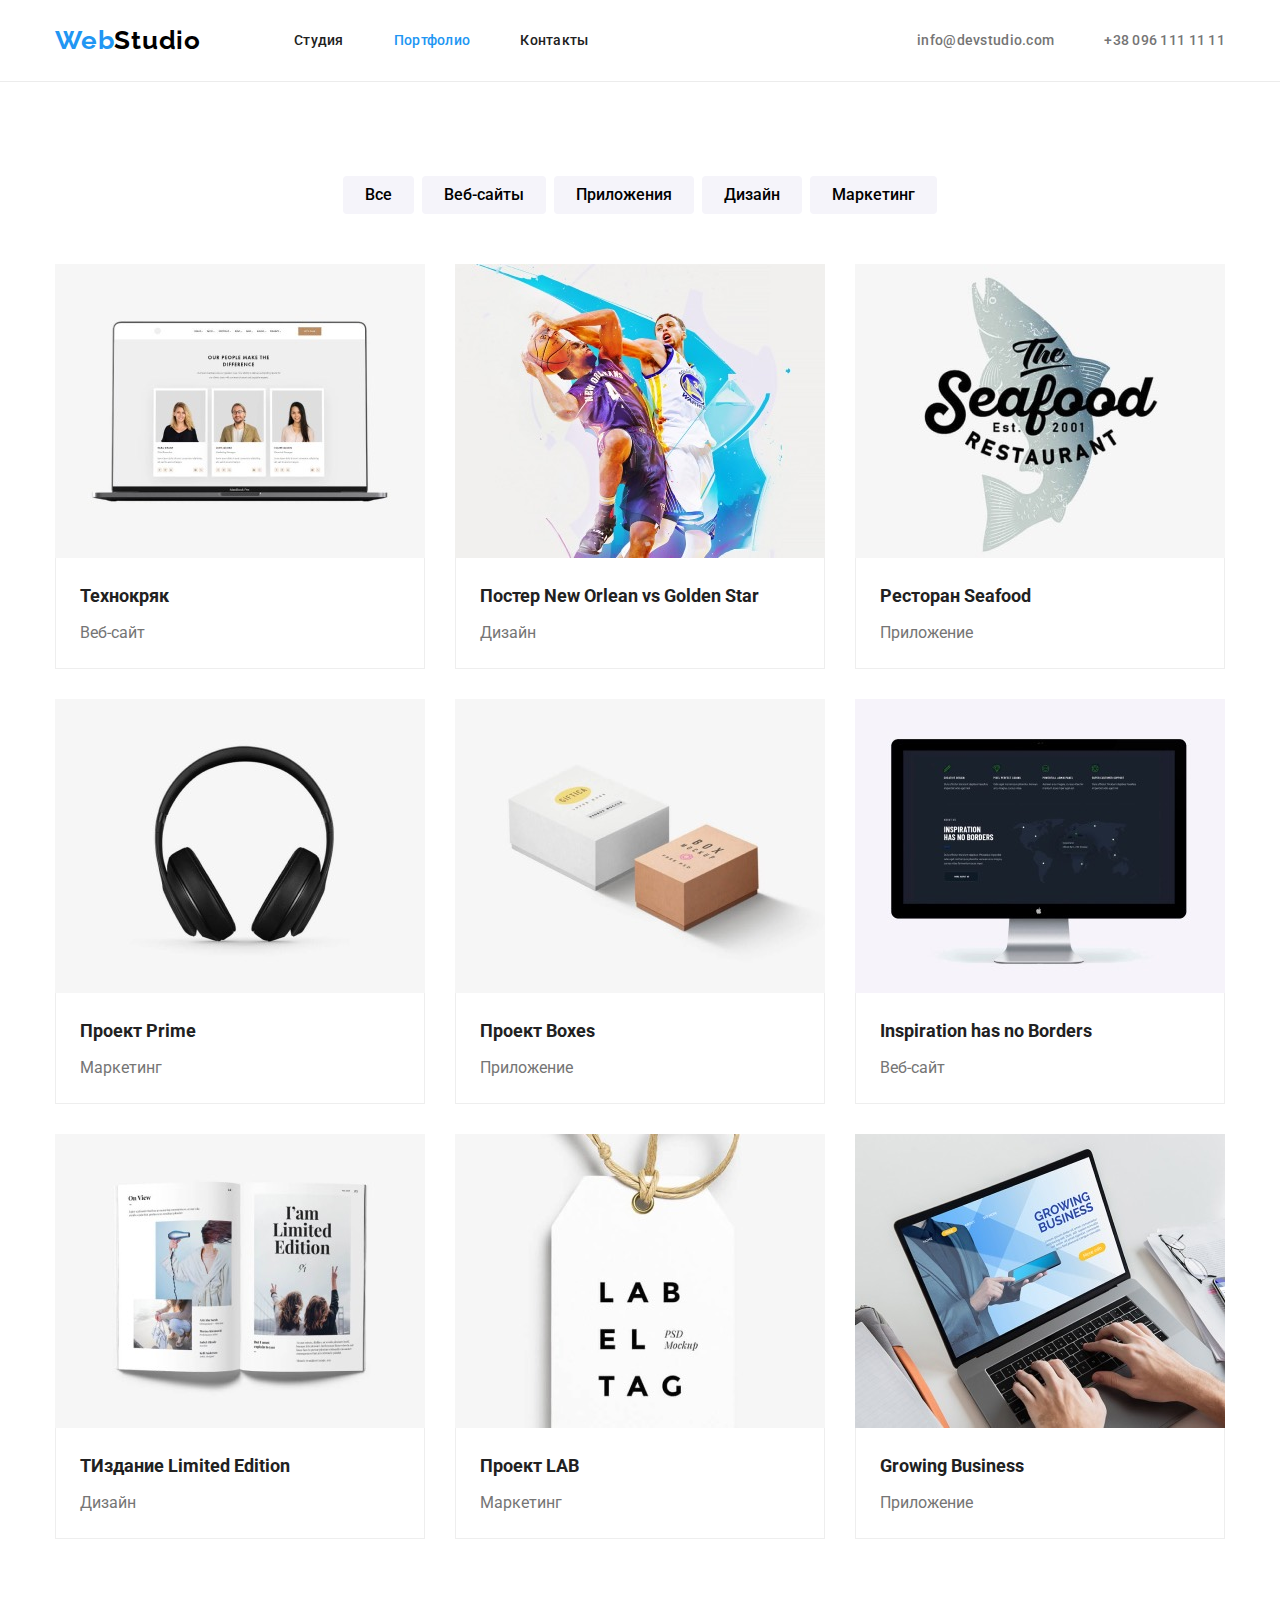
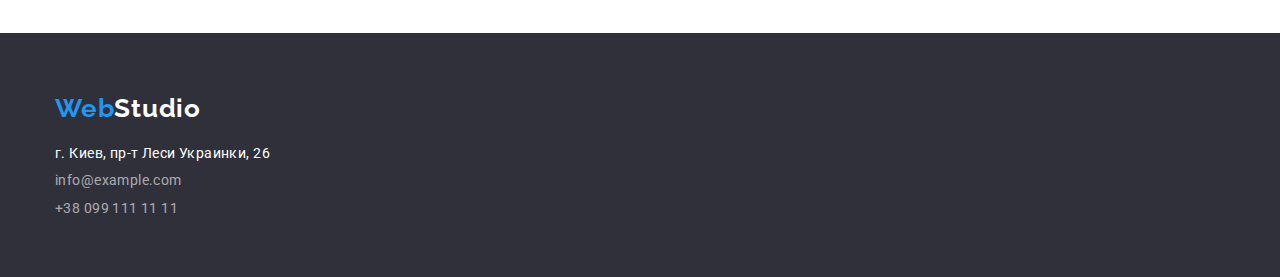
==== portfolio.html @ 6455e8d0 "start" ====
<!DOCTYPE html>
<html lang="ru">
  <head>
    <meta charset="UTF-8" />
    <meta http-equiv="X-UA-Compatible" content="IE-edge" />
    <meta name="viewport" content="width=device-width, initial-scale=1.0" />
    <title>goit-markup-hw-02</title>
    <link
      rel="stylesheet"
      href="https://cdnjs.cloudflare.com/ajax/libs/modern-normalize/1.0.0/modern-normalize.min.css"
    />
    <link rel="preconnect" href="https://fonts.gstatic.com" />
    <link
      href="https://fonts.googleapis.com/css2?family=Raleway:wght@700&family=Roboto:wght@400;500;700;900&display=swap"
      rel="stylesheet"
    />
    <link rel="stylesheet" href="./css/styles.css" />
  </head>
  <body>
    <header class="section-header">
      <div class="container header-container">
        <a href="#" class="logo-header"
          ><span class="logo-first-part">Web</span>Studio</a
        >
        <nav>
          <ul class="header-nav-list">
            <li>
              <a href="./index.html" class="link-header">Студия</a>
            </li>
            <li>
              <a href="" class="link-header highlight-link">Портфолио</a>
            </li>
            <li>
              <a href="#" class="link-header">Контакты</a>
            </li>
          </ul>
        </nav>
        <ul class="contacts-list">
          <li>
            <a href="mailto:info@devstudio.com" class="link-header mail-header"
              >info@devstudio.com</a
            >
          </li>
          <li>
            <a href="tel:+380961111111" class="link-header tel-header"
              >+38 096 111 11 11</a
            >
          </li>
        </ul>
      </div>
    </header>
    <main>
      <section class="section-portfolio">
        <!-- Портфолио -->
        <div class="container">
          <h2 class="visually-hidden">портфолио</h2>
          <ul class="portfolio-button-list">
            <li>
              <button class="sing-link-portfolio" type="button">Все</button>
            </li>
            <li>
              <button class="sing-link-portfolio" type="button">Веб-сайты</button>
            </li>
            <li>
              <button class="sing-link-portfolio" type="button">Приложения</button>
            </li>
            <li>
              <button class="sing-link-portfolio" type="button">Дизайн</button>
            </li>
            <li>
              <button class="sing-link-portfolio" type="button">Маркетинг</button>
            </li>
          </ul>
          <ul class="list-portfolio-crad">
            <li class="portfolio-crad">
              <a href="">
                <img src="./images/tehnokryak.jpg" alt="Технокряк" width="370" height="294" />
                <div class="portfolio-title-crad">
                  <h3>Технокряк</h3>
                  <p>Веб-сайт</p>
                </div>
              </a>
            </li>
            <li class="portfolio-crad">
              <a href="">
                <img
                  src="./images/posterNewOrlean.jpg"
                  alt="Постер New Orlean vs Golden Star"
                  width="370"
                  height="294"
                />
                <div class="portfolio-title-crad">
                  <h3>Постер New Orlean vs Golden Star</h3>
                  <p>Дизайн</p>
                </div>
              </a>
            </li>
            <li class="portfolio-crad">
              <a href="">
                  <img src="./images/seafood.jpg" alt="Ресторан Seafood" width="370" height="294" />
                    <div class="portfolio-title-crad">
                      <h3>Ресторан Seafood</h3>
                      <p>Приложение</p>
                    </div>
              </a>
            </li>
            <li class="portfolio-crad">
              <a href="">
                <img src="./images/projektPrime.jpg" alt="Проект Prime" width="370" height="294" />
                <div class="portfolio-title-crad">
                  <h3>Проект Prime</h3>
                  <p>Маркетинг</p>
                </div>
              </a>
            </li>
            <li class="portfolio-crad">
              <a href="">
                <img src="./images/projektBoxes.jpg" alt="Проект Boxes" width="370" height="294" />
                  <div class="portfolio-title-crad">
                    <h3>Проект Boxes</h3>
                    <p>Приложение</p>
                  </div>
              </a>
            </li>
            <li class="portfolio-crad">
              <a href="">
                <img
                  src="./images/inspiration.jpg"
                  alt="Inspiration has no Borders"
                  width="370"
                  height="294"
                />
                <div class="portfolio-title-crad">
                  <h3>Inspiration has no Borders</h3>
                  <p>Веб-сайт</p>
                </div>
              </a>
            </li>
            <li class="portfolio-crad">
              <a href="">
                <img
                  src="./images/limitedEdition.jpg"
                  alt="Издание Limited Edition"
                  width="370"
                  height="294"
                />
                <div class="portfolio-title-crad">
                  <h3>ТИздание Limited Edition</h3>
                  <p>Дизайн</p>
                </div>
              </a>
            </li>
            <li class="portfolio-crad">
              <a href="">
                <img src="./images/lab.jpg" alt="Проект LAB" width="370" height="294" />
                <div class="portfolio-title-crad">
                  <h3>Проект LAB</h3>
                  <p>Маркетинг</p>
                </div>
              </a>
            </li>
            <li class="portfolio-crad">
              <a href="">
                  <img
                    src="./images/growingBusiness.jpg"
                    alt="Growing Business"
                    width="370"
                    height="294"
                  />
                    <div class="portfolio-title-crad">
                      <h3>Growing Business</h3>
                      <p>Приложение</p>
                    </div>
            </li>
          </ul>
        </div>
      </section>
    </main>
    <footer class="section-footer">
      <div class="container footer-container">
        <a href="#" class="logo-footer"
          ><span class="logo-first-part">Web</span>Studio</a
        >
        <address>
          <ul class="footer-list">
            <li>
              <a
                href="https://goo.gl/maps/GkJHz6BWag29Yt4w9"
                target="_blank"
                rel="noopener noreferrer"
                class="link-footer"
              >
                г. Киев, пр-т Леси Украинки, 26
              </a>
            </li>
            <li>
              <a
                href="mailto:info@example.com"
                class="link-footer link-footer-transparensy"
                >info@example.com</a
              >
            </li>
            <li>
              <a
                href="tel:+380991111111"
                class="link-footer link-footer-transparensy"
                >+38 099 111 11 11</a
              >
            </li>
          </ul>
        </address>
      </div>
    </footer>
  </body>
</html>
---- css/styles.css ----
:root {
  --aiming-color: #2196f3;
  --main-text-color: #212121;
  --description-text-color: #757575;
  --background-color: #2f303a;
  --body-color: #ffffff;
  --border-line-color: #eeeeee;
  --background-sing-link-hover: #188ce8;
  --background-color-our-team-section: #f5f4fa;
  --header-border-color: #ececec;
  --social-lincs-client-color: #afb1b8;
  --main-fonts: "Roboto", sans-serif;
}

html {
  box-sizing: border-box;
}

*,
*::before,
*::after {
  box-sizing: inherit;
}

body {
  font-family: var(--main-fonts);
  font-style: normal;
  color: var(--main-text-color);
}

ul {
  list-style: none;
  margin: 0;
  padding: 0;
}

a {
  text-decoration: none;
}

h1,
h2,
h3,
h4,
h5,
h6,
p {
  margin: 0;
}

.container {
  width: 1200px;
  margin: 0 auto;
  padding: 0 15px;
}

.section {
  padding: 94px 0;
  margin: 0 auto;
}

.visually-hidden {
  position: absolute;
  clip: rect(0 0 0 0);
  width: 1px;
  height: 1px;
  margin: -1px;
}

/* HEADER-STYLES(index+portfolio) */
.section-header {
  display: flex;
  align-items: center;
  padding-top: 25px;
  padding-bottom: 25px;
  border-bottom: 1px solid var(--header-border-color);
}
/* logo-Header */
.logo-header {
  color: #000000;
  font-family: "Raleway", sans-serif;
  font-style: normal;
  font-weight: 700;
  font-size: 26px;
  line-height: 1.192;
  letter-spacing: 0.03em;
  margin-right: 93px;
}
.logo-first-part {
  color: var(--aiming-color);
}
/* logo-Header */
/* link-Header */
.link-header {
  font-style: normal;
  font-weight: 500;
  color: var(--main-text-color);
  font-size: 14px;
  line-height: 1.143;
  letter-spacing: 0.02em;
}
.link-header:hover,
.link-header:focus {
  color: var(--aiming-color);
}
/* Обозначение текущей страницы */
.highlight-link {
  color: var(--aiming-color);
}
.mail-header,
.tel-header {
  color: var(--description-text-color);
}
/* link-Header */

.header-container {
  display: flex;
  align-items: center;
  justify-content: space-between;
}
.header-nav-list {
  display: flex;
  justify-content: space-between;
}
.header-nav-list > li:not(:last-child),
.contacts-list > li:not(:last-child) {
  margin-right: 50px;
}
.contacts-list {
  display: flex;
  justify-content: space-between;
  margin-left: auto;
  align-items: center;
}

/* HEADER-STYLES(index+portfolio) */

/* MAIN-STYLES */
.section-hero,
.section-features,
.section-about-us,
.section-portfolio {
  padding-bottom: 94px;
}
.section-portfolio,
.section-features {
  padding-top: 94px;
}

/* section-Hero */
.section-hero {
  background-color: var(--background-color);
  text-align: center;
  padding-top: 200px;
  padding-bottom: 200px;
}
.section-hero-title {
  margin: auto auto 30px auto;
  width: 696px;
  color: var(--body-color);
  /* align-items: center; */
  font-weight: 900;
  font-size: 44px;
  line-height: 1.364;
  text-align: center;
  letter-spacing: 0.06em;
  text-transform: uppercase;
}
.sing-link {
  font-family: inherit;
  font-weight: 700;
  font-size: 16px;
  line-height: 1.875;
  padding: 10px 32px;
  background-color: var(--aiming-color);
  color: var(--body-color);
  box-shadow: 0px 4px 4px rgba(0, 0, 0, 0.15);
  border: none;
  border-radius: 4px;
  display: inline-block;
  cursor: pointer;
}
.sing-link:hover,
.sing-link:focus {
  background-color: var(--background-sing-link-hover);
}
/* section-Hero */

/* section-Features */
.features-list {
  display: flex;
  justify-content: space-between;
}
/* .features-list-card:not(:last-child) {
  margin-right: 30px;
}
.features-list-card {
  width: 270px;
} */
/* This ^ or This */
.features-list-card {
  flex-basis: calc((100% - 90px) / 4);
}
.features-title {
  margin-bottom: 10px;
  font-weight: 700;
  font-size: 14px;
  line-height: 1.143;
  letter-spacing: 0.03em;
  color: var(--main-text-color);
  text-transform: uppercase;
}
.features-text {
  font-size: 14px;
  line-height: 1.714;
  letter-spacing: 0.03em;
  color: var(--description-text-color);
}
/* section-Features */

/* section-About-Us >*/
.about-us-title {
  font-weight: 700;
  font-size: 36px;
  line-height: 1.167;
  text-align: center;
  letter-spacing: 0.03em;
  color: var(--main-text-color);
  margin-bottom: 50px;
}
.about-us-list {
  display: flex;
  justify-content: space-between;
  padding-left: 0px;
}
.about-us-list li {
  flex-basis: calc((100% - 60px) / 3);
}
/* section-About-Us >*/
/* section-Our-Team */
.section-our-team {
  padding-top: 94px;
  padding-bottom: 94px;
  background-color: var(--background-color-our-team-section);
}
.section-our-team h2 {
  font-size: 36px;
  line-height: 1.167;
  text-align: center;
  letter-spacing: 0.03em;
  margin-bottom: 50px;
}
.our-team-list {
  display: flex;
  justify-content: space-between;
}
.our-team-card {
  background-color: var(--body-color);
  box-shadow: 0px 1px 3px rgba(0, 0, 0, 0.12), 0px 1px 1px rgba(0, 0, 0, 0.14),
    0px 2px 1px rgba(0, 0, 0, 0.2);
  border-radius: 0px 0px 4px 4px;
  flex-basis: calc((100% - 90px) / 4);
}
.our-team-title-card > h3 {
  font-weight: 500;
  font-size: 16px;
  line-height: 1.187;
  text-align: center;
  letter-spacing: 0.03em;
  margin-bottom: 10px;
}
.our-team-title-card > p {
  font-size: 16px;
  line-height: 1.187;
  text-align: center;
  letter-spacing: 0.03em;
  color: var(--description-text-color);
}
.our-team-title-card {
  padding-top: 30px;
  padding-bottom: 30px;
}
/* section-Our-Team */
/* MAIN-STYLES */

/* FOOTER-STYLES(index+portfolio) */
.section-footer {
  background-color: var(--background-color);
  padding-top: 60px;
  padding-bottom: 60px;
}
.logo-footer {
  color: var(--body-color);
  font-family: Raleway;
  font-style: normal;
  font-weight: 700;
  font-size: 26px;
  line-height: 1.192;
  letter-spacing: 0.03em;
  margin-bottom: 20px;
}
.link-footer {
  font-style: normal;
  font-family: var(--main-fonts);
  font-weight: 400;
  color: var(--body-color);
  font-size: 14px;
  line-height: 1.143;
  letter-spacing: 0.03em;
}
.link-footer:hover,
.link-footer:focus {
  color: var(--aiming-color);
}
.link-footer-transparensy {
  color: rgba(255, 255, 255, 0.6);
}
.footer-container {
  display: flex;
  align-items: flex-start;
  flex-direction: column;
}
.footer-list > li:not(:last-child) {
  margin-bottom: 9px;
}
/* FOOTER-STYLES(index+portfolio) */

/* PORTFOLIO-STYLES */
/* button-decoration-nav-Portfolio  */
.portfolio-button-list {
  display: flex;
  justify-content: center;
  margin-bottom: 50px;
}
.portfolio-button-list li:not(:last-child) {
  margin-right: 8px;
}
.sing-link-portfolio {
  height: 38px;
  font-family: inherit;
  font-weight: 500;
  font-size: 16px;
  line-height: 1.625;
  padding: 6px 22px;
  background-color: var(--background-color-our-team-section);
  border: 0;
  border-radius: 4px;
  display: block;
  cursor: pointer;
}
.sing-link-portfolio:hover,
.sing-link-portfolio:focus {
  background-color: var(--aiming-color);
  color: var(--body-color);
  box-shadow: 0px 3px 1px rgba(0, 0, 0, 0.1), 0px 1px 2px rgba(0, 0, 0, 0.08),
    0px 2px 2px rgba(0, 0, 0, 0.12);
}
/* button-decoration-nav-Portfolio  */
/* crad-decoration-Portfolio */
.list-portfolio-crad {
  display: flex;
  flex-wrap: wrap;
}
.portfolio-crad {
  display: flex;
  background: var(--body-color);
  flex-basis: calc((100% - 60px) / 3);
  margin-bottom: 30px;
}
.portfolio-crad:nth-child(3n - 2) {
  margin-right: 30px;
}
.portfolio-crad:nth-child(3n - 1) {
  margin-right: 30px;
}
.portfolio-crad:nth-last-child(-n + 4) {
  margin-bottom: 0px;
}
.portfolio-crad img {
  display: block;
  flex-basis: 370px;
  height: auto;
}
.portfolio-title-crad {
  padding: 20px 24px;
  border-right: 1px solid var(--border-line-color);
  border-bottom: 1px solid var(--border-line-color);
  border-left: 1px solid var(--border-line-color);
}
.portfolio-crad h3 {
  font-size: 18px;
  line-height: 2;
  color: var(--main-text-color);
  margin-bottom: 4px;
}
.portfolio-crad p {
  font-size: 16px;
  line-height: 1.875;
  color: var(--description-text-color);
}
/* crad-decoration-Portfolio */

/* PORTFOLIO-STYLES */
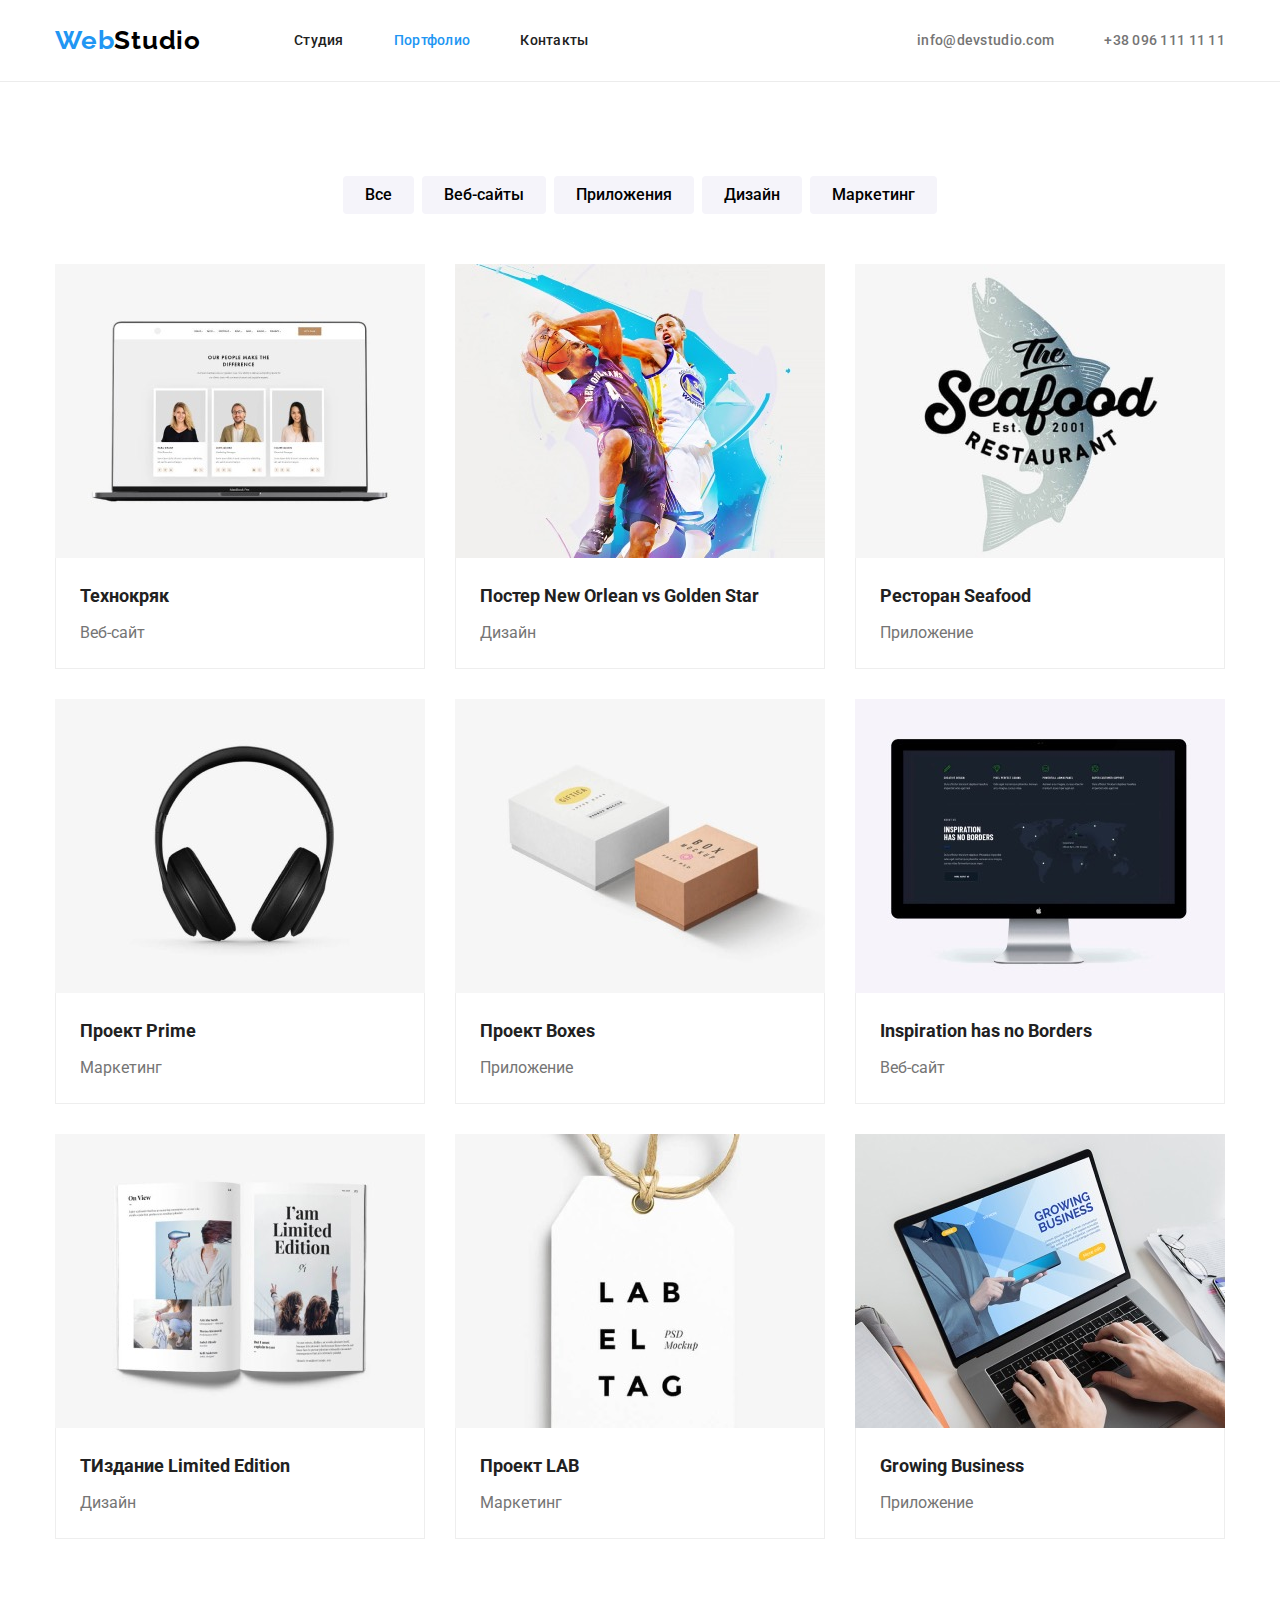
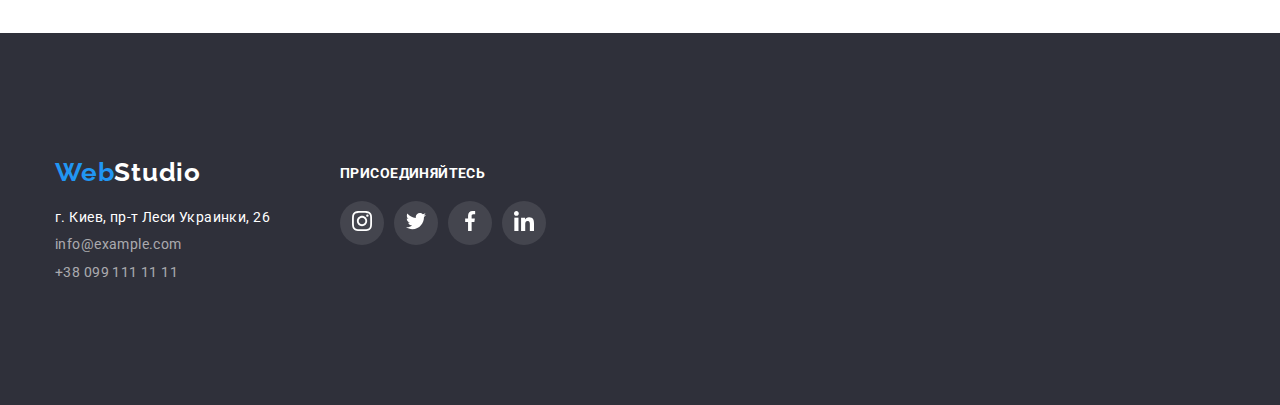
==== commit 87d65eb2: "Done footer and sections" ====
--- a/portfolio.html
+++ b/portfolio.html
@@ -178,11 +178,12 @@
     </main>
     <footer class="section-footer">
       <div class="container footer-container">
-        <a href="#" class="logo-footer"
+        <div class="footer-logo-nav-container">
+          <a href="#" class="logo-footer"
           ><span class="logo-first-part">Web</span>Studio</a
         >
-        <address>
-          <ul class="footer-list">
+          <address>
+            <ul class="footer-list">
             <li>
               <a
                 href="https://goo.gl/maps/GkJHz6BWag29Yt4w9"
@@ -207,8 +208,42 @@
                 >+38 099 111 11 11</a
               >
             </li>
-          </ul>
-        </address>
+            </ul>
+          </address>
+        </div>
+        <div class="icons-footer-card">
+            <h3>присоединяйтесь</h3>  
+            <ul class="icons-footer-list">
+                  <li>
+                    <a href="">
+                      <svg class="icon-footer width="20" height="20"">
+                        <use href="./images/icons.svg#icon-instagram"></use>
+                      </svg>
+                    </a>
+                  </li>
+                  <li>
+                    <a href="">
+                      <svg class="icon-footer" width="20" height="20">
+                        <use href="./images/icons.svg#icon-twitter"></use>
+                      </svg>
+                    </a>
+                  </li>
+                  <li>
+                    <a href="">
+                      <svg class="icon-footer" width="20" height="20">
+                        <use href="./images/icons.svg#icon-facebook"></use>
+                      </svg>
+                    </a>
+                  </li>
+                  <li>
+                    <a href="">
+                      <svg class="icon-footer" width="20" height="20">
+                        <use href="./images/icons.svg#icon-linkedin"></use>
+                      </svg>
+                    </a>
+                  </li>
+            </ul>
+        </div>
       </div>
     </footer>
   </body>
--- a/css/styles.css
+++ b/css/styles.css
@@ -139,11 +139,13 @@
 .section-hero,
 .section-features,
 .section-about-us,
-.section-portfolio {
+.section-portfolio,
+.section-regular-customers {
   padding-bottom: 94px;
 }
 .section-portfolio,
-.section-features {
+.section-features,
+.section-regular-customers {
   padding-top: 94px;
 }
 
@@ -191,15 +193,17 @@
   display: flex;
   justify-content: space-between;
 }
-/* .features-list-card:not(:last-child) {
-  margin-right: 30px;
-}
-.features-list-card {
-  width: 270px;
-} */
-/* This ^ or This */
 .features-list-card {
   flex-basis: calc((100% - 90px) / 4);
+}
+.features-card {
+  background-color: var(--background-color-our-team-section);
+  display: flex;
+  justify-content: center;
+  padding-top: 25px;
+  padding-bottom: 25px;
+  margin-bottom: 30px;
+  box-sizing: border-box;
 }
 .features-title {
   margin-bottom: 10px;
@@ -280,7 +284,69 @@
   padding-top: 30px;
   padding-bottom: 30px;
 }
+/* icons */
+.icons-our-team-list {
+  margin: 0 auto;
+  margin-top: 30px;
+  display: flex;
+  justify-content: center;
+}
+.icons-our-team-list li:not(:last-child) {
+  margin-right: 10px;
+}
+.icons-our-team-list li {
+  width: 44px;
+  height: 44px;
+  background-color: var(--body-color);
+  border-radius: 50%;
+  display: flex;
+  justify-content: center;
+  align-items: center;
+}
+.icons-our-team-list li:hover,
+.icons-our-team-list li:focus {
+  background-color: var(--aiming-color);
+}
+.icon {
+  fill: var(--social-lincs-client-color);
+}
+.icons-our-team-list li:hover .icon,
+.icons-our-team-list li:focus .icon {
+  fill: var(--body-color);
+}
 /* section-Our-Team */
+/* section-Regular-Customers */
+.section-regular-customers h2 {
+  font-size: 36px;
+  line-height: 1.167;
+  text-align: center;
+  letter-spacing: 0.03em;
+  margin-bottom: 50px;
+}
+.icons-regular-customers-list {
+  display: flex;
+  justify-content: center;
+}
+.icons-regular-customers-list > li {
+  box-sizing: border-box;
+  border: 1px solid var(--social-lincs-client-color);
+  padding: 16px 32px;
+}
+.icons-regular-customers-list > li:not(:last-child) {
+  margin-right: 30px;
+}
+.icons-regular-customers-list li:hover,
+.icons-regular-customers-list li:focus {
+  border: 1px solid var(--aiming-color);
+}
+.icon-client {
+  fill: var(--social-lincs-client-color);
+}
+.icons-regular-customers-list li:hover .icon-client,
+.icons-regular-customers-list li:focus .icon-client {
+  fill: var(--aiming-color);
+}
+/* section-Regular-Customers */
 /* MAIN-STYLES */
 
 /* FOOTER-STYLES(index+portfolio) */
@@ -317,11 +383,52 @@
 }
 .footer-container {
   display: flex;
+  align-items: center;
+}
+.footer-logo-nav-container {
+  display: flex;
   align-items: flex-start;
   flex-direction: column;
 }
 .footer-list > li:not(:last-child) {
   margin-bottom: 9px;
+}
+.icons-footer-card {
+  margin: 72px auto 100px 70px;
+}
+.icons-footer-card h3 {
+  width: 145px;
+  color: var(--body-color);
+  font-weight: 700;
+  font-size: 14px;
+  line-height: 1.143;
+  letter-spacing: 0.03em;
+  text-transform: uppercase;
+}
+.icons-footer-list {
+  margin: 0 auto;
+  margin-top: 20px;
+  display: flex;
+  justify-content: flex-start;
+}
+.icons-footer-list li:not(:last-child) {
+  margin-right: 10px;
+}
+.icons-footer-list li {
+  width: 44px;
+  height: 44px;
+  background-color: rgba(255, 255, 255, 0.1);
+  border-radius: 50%;
+  display: flex;
+  justify-content: center;
+  align-items: center;
+}
+.icons-footer-list li:hover,
+.icons-footer-list li:focus {
+  background-color: var(--aiming-color);
+}
+.icon-footer {
+  fill: var(--body-color);
 }
 /* FOOTER-STYLES(index+portfolio) */
 
@@ -367,6 +474,11 @@
   flex-basis: calc((100% - 60px) / 3);
   margin-bottom: 30px;
 }
+.portfolio-crad:hover,
+.portfolio-crad:focus {
+  box-shadow: 0px 1px 1px rgba(0, 0, 0, 0.12), 0px 4px 4px rgba(0, 0, 0, 0.06),
+    1px 4px 6px rgba(0, 0, 0, 0.16);
+}
 .portfolio-crad:nth-child(3n - 2) {
   margin-right: 30px;
 }
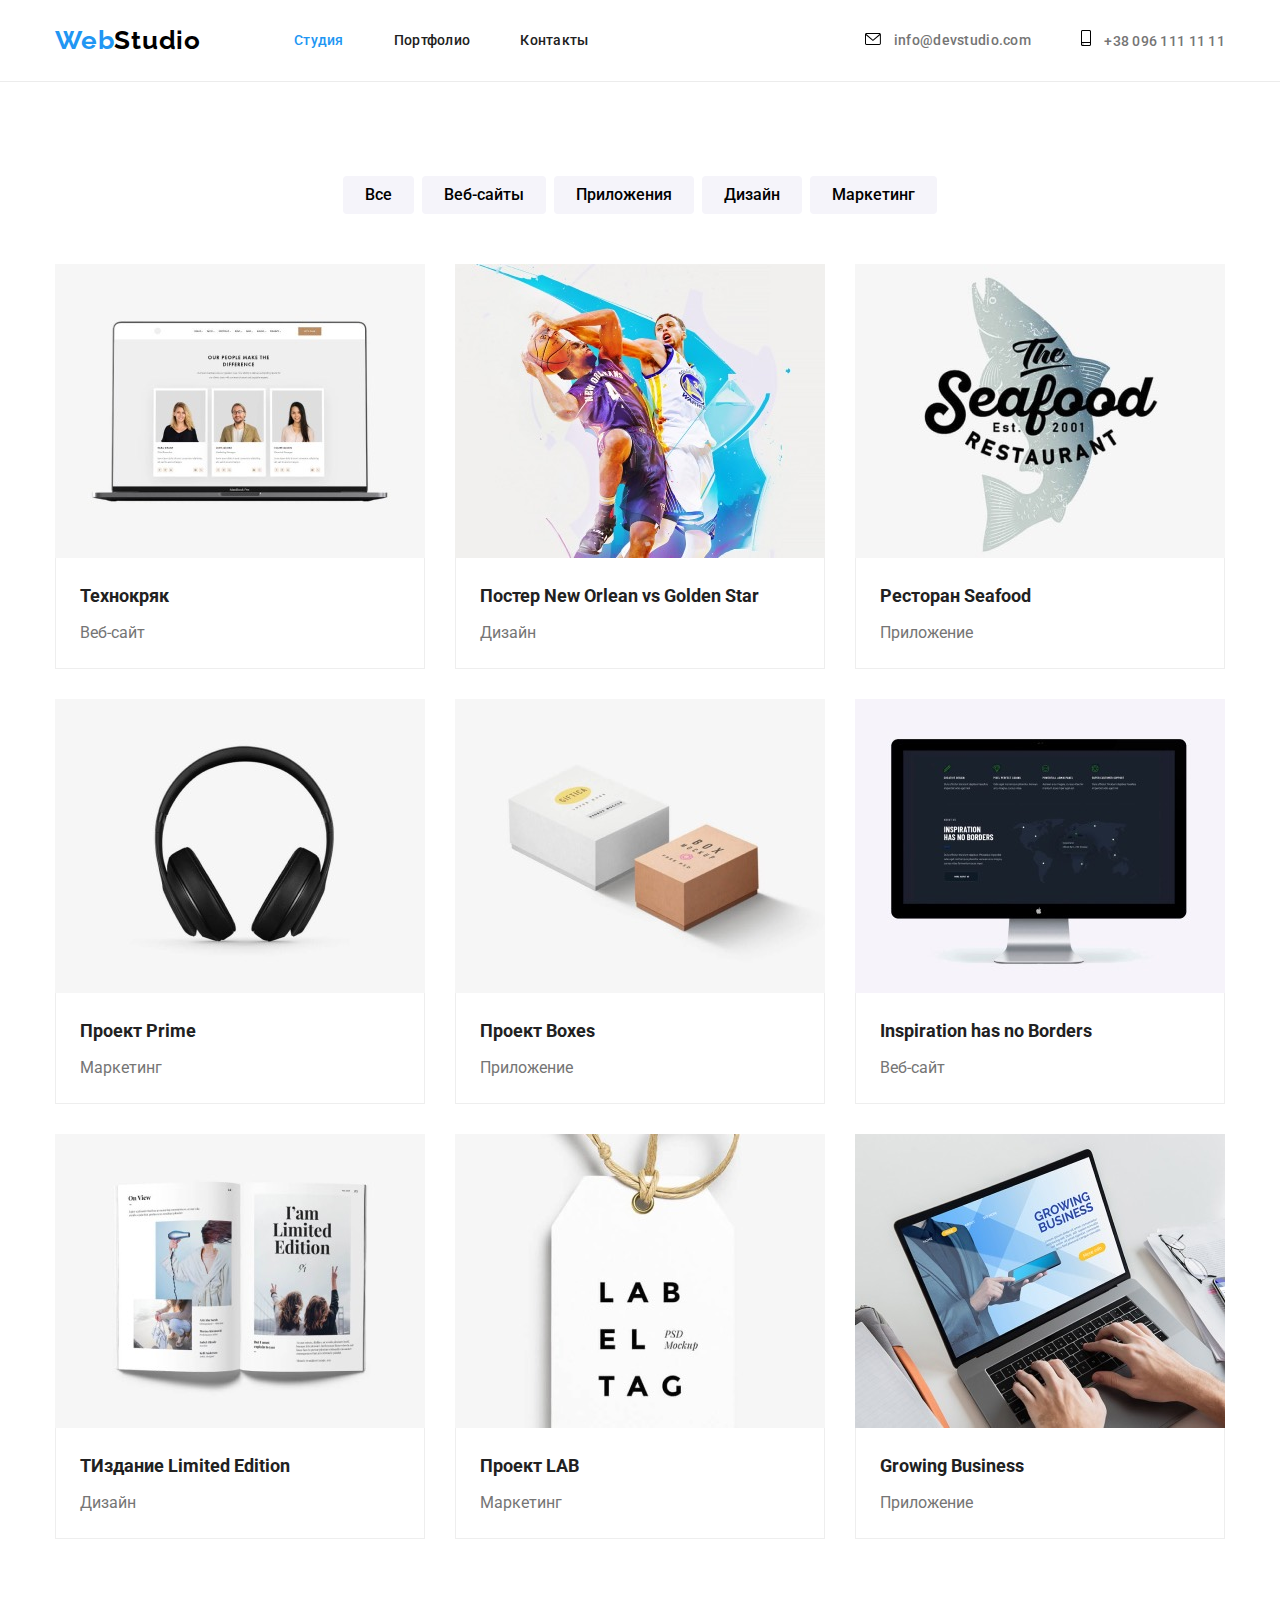
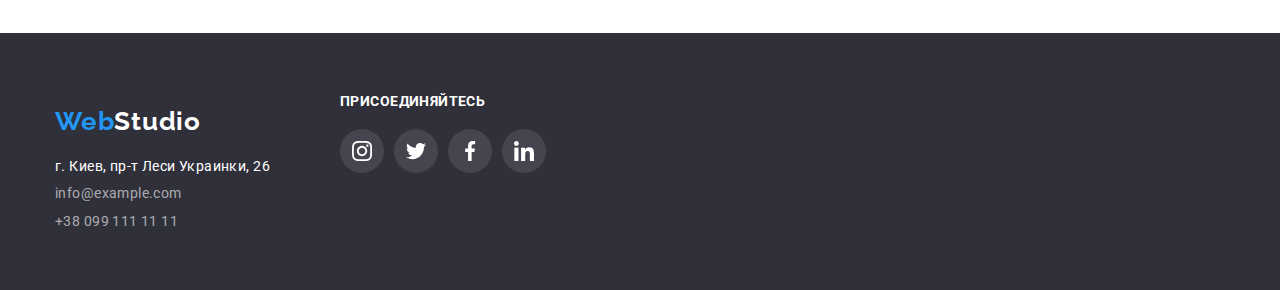
==== commit 98061dcc: "reaches_the_goal_hw4_v2" ====
--- a/portfolio.html
+++ b/portfolio.html
@@ -25,10 +25,10 @@
         <nav>
           <ul class="header-nav-list">
             <li>
-              <a href="./index.html" class="link-header">Студия</a>
-            </li>
-            <li>
-              <a href="" class="link-header highlight-link">Портфолио</a>
+              <a href="" class="link-header highlight-link">Студия</a>
+            </li>
+            <li>
+              <a href="./portfolio.html" class="link-header">Портфолио</a>
             </li>
             <li>
               <a href="#" class="link-header">Контакты</a>
@@ -38,12 +38,16 @@
         <ul class="contacts-list">
           <li>
             <a href="mailto:info@devstudio.com" class="link-header mail-header"
-              >info@devstudio.com</a
+              ><svg class="icon-header-contacts" width="16px" height="12px">
+               <use href="./images/icons.svg#icon-mail"></use>
+               </svg> info@devstudio.com</a
             >
           </li>
           <li>
             <a href="tel:+380961111111" class="link-header tel-header"
-              >+38 096 111 11 11</a
+              ><svg class="icon-header-contacts" width="10px" height="16px">
+               <use href="./images/icons.svg#icon-phone"></use>
+               </svg> +38 096 111 11 11</a
             >
           </li>
         </ul>
@@ -180,69 +184,69 @@
       <div class="container footer-container">
         <div class="footer-logo-nav-container">
           <a href="#" class="logo-footer"
-          ><span class="logo-first-part">Web</span>Studio</a
-        >
+            ><span class="logo-first-part">Web</span>Studio</a
+          >
           <address>
             <ul class="footer-list">
-            <li>
-              <a
-                href="https://goo.gl/maps/GkJHz6BWag29Yt4w9"
-                target="_blank"
-                rel="noopener noreferrer"
-                class="link-footer"
-              >
-                г. Киев, пр-т Леси Украинки, 26
-              </a>
-            </li>
-            <li>
-              <a
-                href="mailto:info@example.com"
-                class="link-footer link-footer-transparensy"
-                >info@example.com</a
-              >
-            </li>
-            <li>
-              <a
-                href="tel:+380991111111"
-                class="link-footer link-footer-transparensy"
-                >+38 099 111 11 11</a
-              >
-            </li>
+              <li>
+                <a
+                  href="https://goo.gl/maps/GkJHz6BWag29Yt4w9"
+                  target="_blank"
+                  rel="noopener noreferrer"
+                  class="link-footer"
+                >
+                  г. Киев, пр-т Леси Украинки, 26
+                </a>
+              </li>
+              <li>
+                <a
+                  href="mailto:info@example.com"
+                  class="link-footer link-footer-transparensy"
+                  >info@example.com</a
+                >
+              </li>
+              <li>
+                <a
+                  href="tel:+380991111111"
+                  class="link-footer link-footer-transparensy"
+                  >+38 099 111 11 11</a
+                >
+              </li>
             </ul>
           </address>
         </div>
         <div class="icons-footer-card">
-            <h3>присоединяйтесь</h3>  
-            <ul class="icons-footer-list">
-                  <li>
-                    <a href="">
-                      <svg class="icon-footer width="20" height="20"">
-                        <use href="./images/icons.svg#icon-instagram"></use>
-                      </svg>
-                    </a>
-                  </li>
-                  <li>
-                    <a href="">
-                      <svg class="icon-footer" width="20" height="20">
-                        <use href="./images/icons.svg#icon-twitter"></use>
-                      </svg>
-                    </a>
-                  </li>
-                  <li>
-                    <a href="">
-                      <svg class="icon-footer" width="20" height="20">
-                        <use href="./images/icons.svg#icon-facebook"></use>
-                      </svg>
-                    </a>
-                  </li>
-                  <li>
-                    <a href="">
-                      <svg class="icon-footer" width="20" height="20">
-                        <use href="./images/icons.svg#icon-linkedin"></use>
-                      </svg>
-                    </a>
-                  </li>
-            </ul>
+          <h3>присоединяйтесь</h3>
+          <ul class="icons-footer-list">
+            <li>
+              <a class="icon-footer" href="">
+                <svg width="20" height="20">
+                  <use href="./images/icons.svg#icon-instagram"></use>
+                </svg>
+              </a>
+            </li>
+            <li>
+              <a class="icon-footer" href="">
+                <svg width="20" height="20">
+                  <use href="./images/icons.svg#icon-twitter"></use>
+                </svg>
+              </a>
+            </li>
+            <li>
+              <a class="icon-footer" href="">
+                <svg width="20" height="20">
+                  <use href="./images/icons.svg#icon-facebook"></use>
+                </svg>
+              </a>
+            </li>
+            <li>
+              <a class="icon-footer" href="">
+                <svg width="20" height="20">
+                  <use href="./images/icons.svg#icon-linkedin"></use>
+                </svg>
+              </a>
+            </li>
+          </ul>
         </div>
       </div>
     </footer>
--- a/css/styles.css
+++ b/css/styles.css
@@ -99,6 +99,10 @@
   line-height: 1.143;
   letter-spacing: 0.02em;
 }
+.link-header:hover .icon-header-contacts,
+.link-header:focus .icon-header-contacts {
+  fill: var(--aiming-color);
+}
 .link-header:hover,
 .link-header:focus {
   color: var(--aiming-color);
@@ -132,7 +136,9 @@
   margin-left: auto;
   align-items: center;
 }
-
+.icon-header-contacts {
+  margin-right: 10px;
+}
 /* HEADER-STYLES(index+portfolio) */
 
 /* MAIN-STYLES */
@@ -155,6 +161,14 @@
   text-align: center;
   padding-top: 200px;
   padding-bottom: 200px;
+  background-size: contain;
+  background-position: center;
+  background-repeat: no-repeat;
+  background-image: linear-gradient(
+      rgba(47, 48, 58, 0.4),
+      rgba(47, 48, 58, 0.4)
+    ),
+    url("../images/heroBackground.jpg");
 }
 .section-hero-title {
   margin: auto auto 30px auto;
@@ -200,9 +214,9 @@
   background-color: var(--background-color-our-team-section);
   display: flex;
   justify-content: center;
-  padding-top: 25px;
-  padding-bottom: 25px;
+  align-items: center;
   margin-bottom: 30px;
+  height: 120px;
   box-sizing: border-box;
 }
 .features-title {
@@ -279,6 +293,7 @@
   text-align: center;
   letter-spacing: 0.03em;
   color: var(--description-text-color);
+  margin-bottom: 30px;
 }
 .our-team-title-card {
   padding-top: 30px;
@@ -287,14 +302,13 @@
 /* icons */
 .icons-our-team-list {
   margin: 0 auto;
-  margin-top: 30px;
   display: flex;
   justify-content: center;
 }
 .icons-our-team-list li:not(:last-child) {
   margin-right: 10px;
 }
-.icons-our-team-list li {
+.icons-our-team-list a {
   width: 44px;
   height: 44px;
   background-color: var(--body-color);
@@ -303,16 +317,14 @@
   justify-content: center;
   align-items: center;
 }
-.icons-our-team-list li:hover,
-.icons-our-team-list li:focus {
+.icons-our-team-list a:hover,
+.icons-our-team-list a:focus {
   background-color: var(--aiming-color);
-}
-.icon {
+  fill: var(--body-color);
+}
+.icon-our-team-card {
+  display: flex;
   fill: var(--social-lincs-client-color);
-}
-.icons-our-team-list li:hover .icon,
-.icons-our-team-list li:focus .icon {
-  fill: var(--body-color);
 }
 /* section-Our-Team */
 /* section-Regular-Customers */
@@ -327,7 +339,7 @@
   display: flex;
   justify-content: center;
 }
-.icons-regular-customers-list > li {
+.icons-regular-customers-list a {
   box-sizing: border-box;
   border: 1px solid var(--social-lincs-client-color);
   padding: 16px 32px;
@@ -335,15 +347,16 @@
 .icons-regular-customers-list > li:not(:last-child) {
   margin-right: 30px;
 }
-.icons-regular-customers-list li:hover,
-.icons-regular-customers-list li:focus {
+.icons-regular-customers-list a:hover,
+.icons-regular-customers-list a:focus {
   border: 1px solid var(--aiming-color);
 }
 .icon-client {
+  display: flex;
   fill: var(--social-lincs-client-color);
 }
-.icons-regular-customers-list li:hover .icon-client,
-.icons-regular-customers-list li:focus .icon-client {
+.icon-client:hover,
+.icon-client:focus {
   fill: var(--aiming-color);
 }
 /* section-Regular-Customers */
@@ -383,18 +396,16 @@
 }
 .footer-container {
   display: flex;
-  align-items: center;
+  align-items: baseline;
 }
 .footer-logo-nav-container {
   display: flex;
   align-items: flex-start;
   flex-direction: column;
+  margin-right: 70px;
 }
 .footer-list > li:not(:last-child) {
   margin-bottom: 9px;
-}
-.icons-footer-card {
-  margin: 72px auto 100px 70px;
 }
 .icons-footer-card h3 {
   width: 145px;
@@ -414,7 +425,7 @@
 .icons-footer-list li:not(:last-child) {
   margin-right: 10px;
 }
-.icons-footer-list li {
+.icons-footer-list a {
   width: 44px;
   height: 44px;
   background-color: rgba(255, 255, 255, 0.1);
@@ -423,11 +434,12 @@
   justify-content: center;
   align-items: center;
 }
-.icons-footer-list li:hover,
-.icons-footer-list li:focus {
+.icons-footer-list a:hover,
+.icons-footer-list a:focus {
   background-color: var(--aiming-color);
 }
 .icon-footer {
+  display: flex;
   fill: var(--body-color);
 }
 /* FOOTER-STYLES(index+portfolio) */
